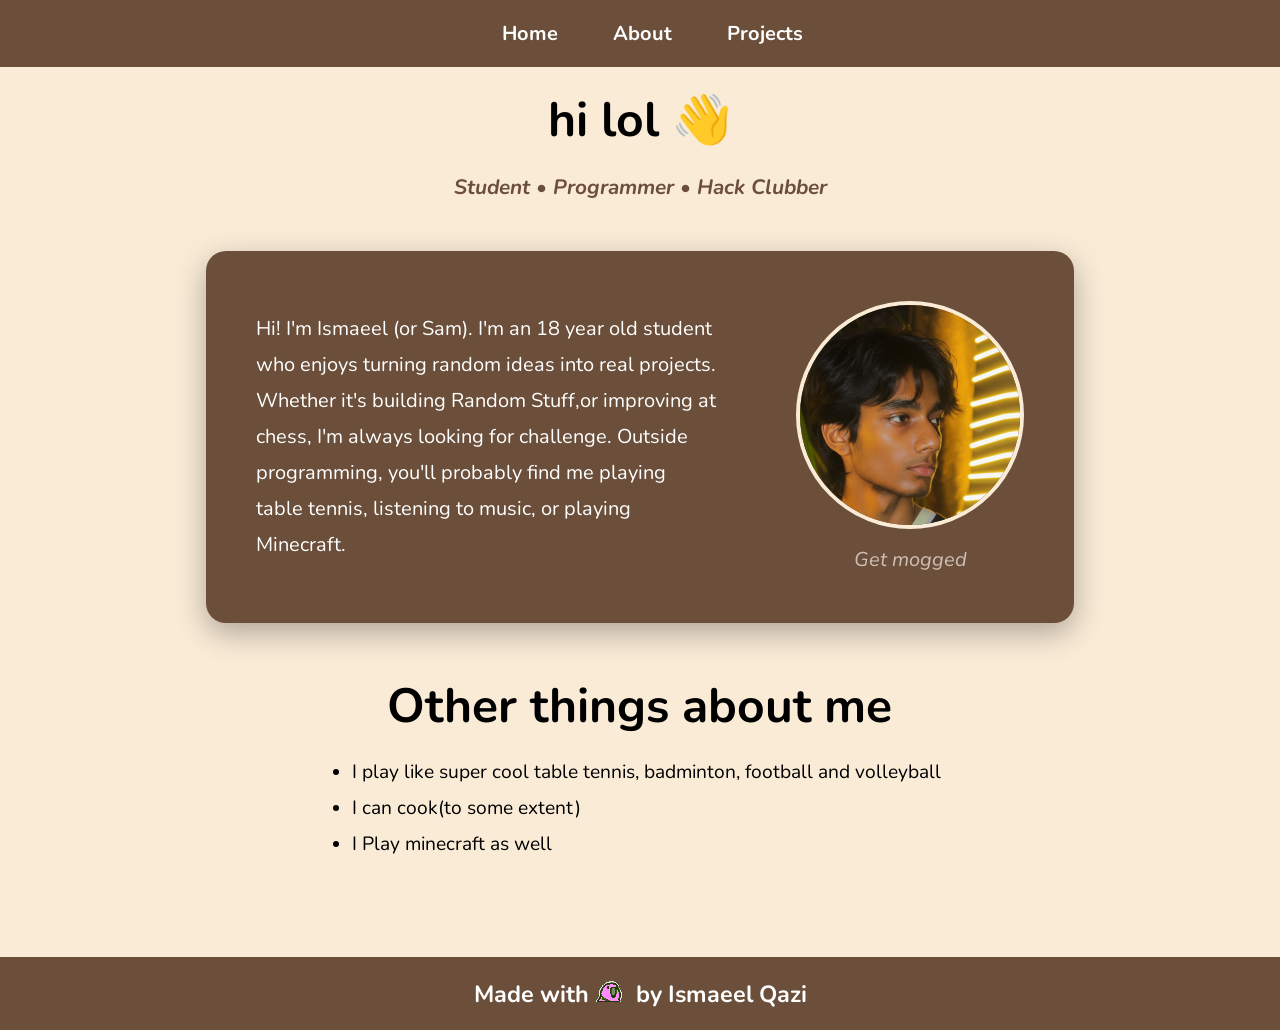
==== about.html @ 6741bad2 "newer text" ====
<!DOCTYPE html>
<html>
    <head>
        <meta charset="UTF-8">
        <title>Ismaeel's Portfolio</title>
        <link rel="stylesheet" href="styles.css">
        <link rel="preconnect" href="https://fonts.googleapis.com">
        <link rel="preconnect" href="https://fonts.gstatic.com" crossorigin>
        <link href="https://fonts.googleapis.com/css2?family=Nunito:wght@400;700;900&display=swap" rel="stylesheet">
    </head>
    <body>
        <header>
        
        <nav>
        <a href="index.html">Home</a>
        <a href="about.html">About</a>
        <a href="projects.html">Projects</a>
        </nav>
        </header>


        <main>
            <h1> hi lol 👋  </h1>
            <h2>Student • Programmer • Hack Clubber</h2>
            <section class="ProgramminYap">

                <p>
                    Hi! I'm Ismaeel (or Sam).

                    I'm an 18 year old student who enjoys turning random ideas into real projects. Whether it's building Random Stuff,or improving at chess, I'm always looking for challenge.
                    Outside programming, you'll probably find me playing table tennis, listening to music, or playing Minecraft. 
                </p>
                <figure class="picture">
                <img src="images/im op.png" alt="picture of me " class="pfp">
                <figcaption> Get mogged </figcaption>
                </figure>
            </section>


            <section class="OtherYap">
                <h1>
                    Other things about me
                </h1>
                <ul>
                    <li>I play like super cool table tennis, badminton, football and volleyball</li>
                    <li>I can cook(to some extent)</li>
                    <li>I Play minecraft as well</li>
                    
                </ul>
            </section>
        </main>


        <footer>
            <h3> Made with <img src="images/Fast.gif" alt="fast parrot"> by Ismaeel Qazi </h3>
        </footer>

    </body>

</html>
---- styles.css ----
*{
    margin: 0 ;
    font-family: "Nunito", sans-serif;
}

body{
    background-color: antiquewhite;
    font-size:20px;
}

header {
    
    display: flex;
    justify-content: center;
    align-items: center;

    background-color: #6B4F3B;
    padding: 20px;
}

main{
    width:80%;
    margin:auto;
}

main h1{
    text-align:center;
    font-size:3rem;
    margin-top:20px;
    margin-bottom: 20px;
}

main h2{
    text-align:center;
    color:#6B4F3B;
    font-size:1.3rem;
    margin-bottom:40px;
    font-style:italic;
}

section{
    margin:70px 0;
}

.ProgramminYap{
    width:75%;
    margin:50px auto;
    background:#6B4F3B;
    color:white;

    display:flex;
    justify-content:space-between;
    align-items:center;

    padding:50px;

    border-radius:20px;

    box-shadow:0 10px 30px rgba(0,0,0,.3);
}

.ProgramminYap p{
    font-size:1.25rem;
    line-height:1.8;
    width:60%;
}

.OtherYap{
    width:70%;
    margin:auto;
}

.OtherYap ul{
    margin-left:30px;
    margin-top:15px;
}

.OtherYap li{
    font-size:1.2rem;
    margin:10px 0;
}

nav{
    display: flex;
    gap: 30px;
}

nav a {
    color: white;
    background-color: #6B4F3B;
    text-decoration: none;
    margin-left: 25px;
    font-weight: bold;
    

}

nav a:hover {
    color: #FFD166;
}

.picture {
    text-align: center;
}

.pfp {
    width:220px;
    height:220px;

    object-fit:cover;

    border-radius:50%;

    border:4px solid antiquewhite;
}

figcaption {
    margin-top: 10px;
    font-style: italic;
    color: #cfc0b5;
}

footer{
    margin-top:100px;
    padding:20px;
    background:#6B4F3B;
    color:white;
    text-align:center;
}

footer h3{
    background:none;
}
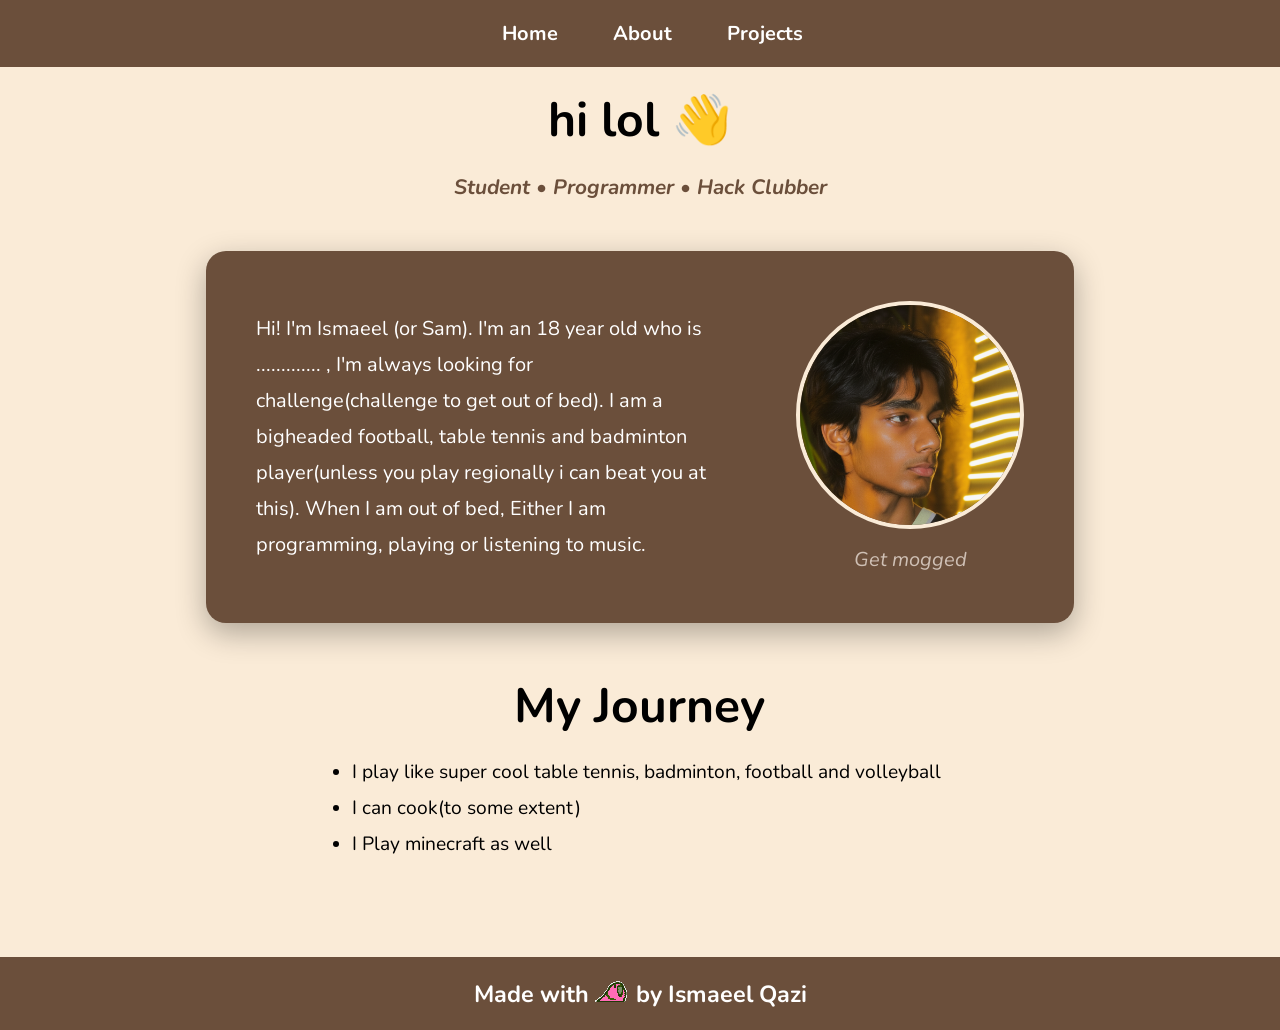
==== commit e9c201e2: "About page" ====
--- a/about.html
+++ b/about.html
@@ -27,8 +27,8 @@
                 <p>
                     Hi! I'm Ismaeel (or Sam).
 
-                    I'm an 18 year old student who enjoys turning random ideas into real projects. Whether it's building Random Stuff,or improving at chess, I'm always looking for challenge.
-                    Outside programming, you'll probably find me playing table tennis, listening to music, or playing Minecraft. 
+                    I'm an 18 year old who is ............. ,  I'm always looking for challenge(challenge to get out of bed).
+                    I am a bigheaded football, table tennis and badminton player(unless you play regionally i can beat you at this). When I am out of bed, Either I am programming, playing or listening to music.
                 </p>
                 <figure class="picture">
                 <img src="images/im op.png" alt="picture of me " class="pfp">
@@ -39,7 +39,7 @@
 
             <section class="OtherYap">
                 <h1>
-                    Other things about me
+                    My Journey
                 </h1>
                 <ul>
                     <li>I play like super cool table tennis, badminton, football and volleyball</li>
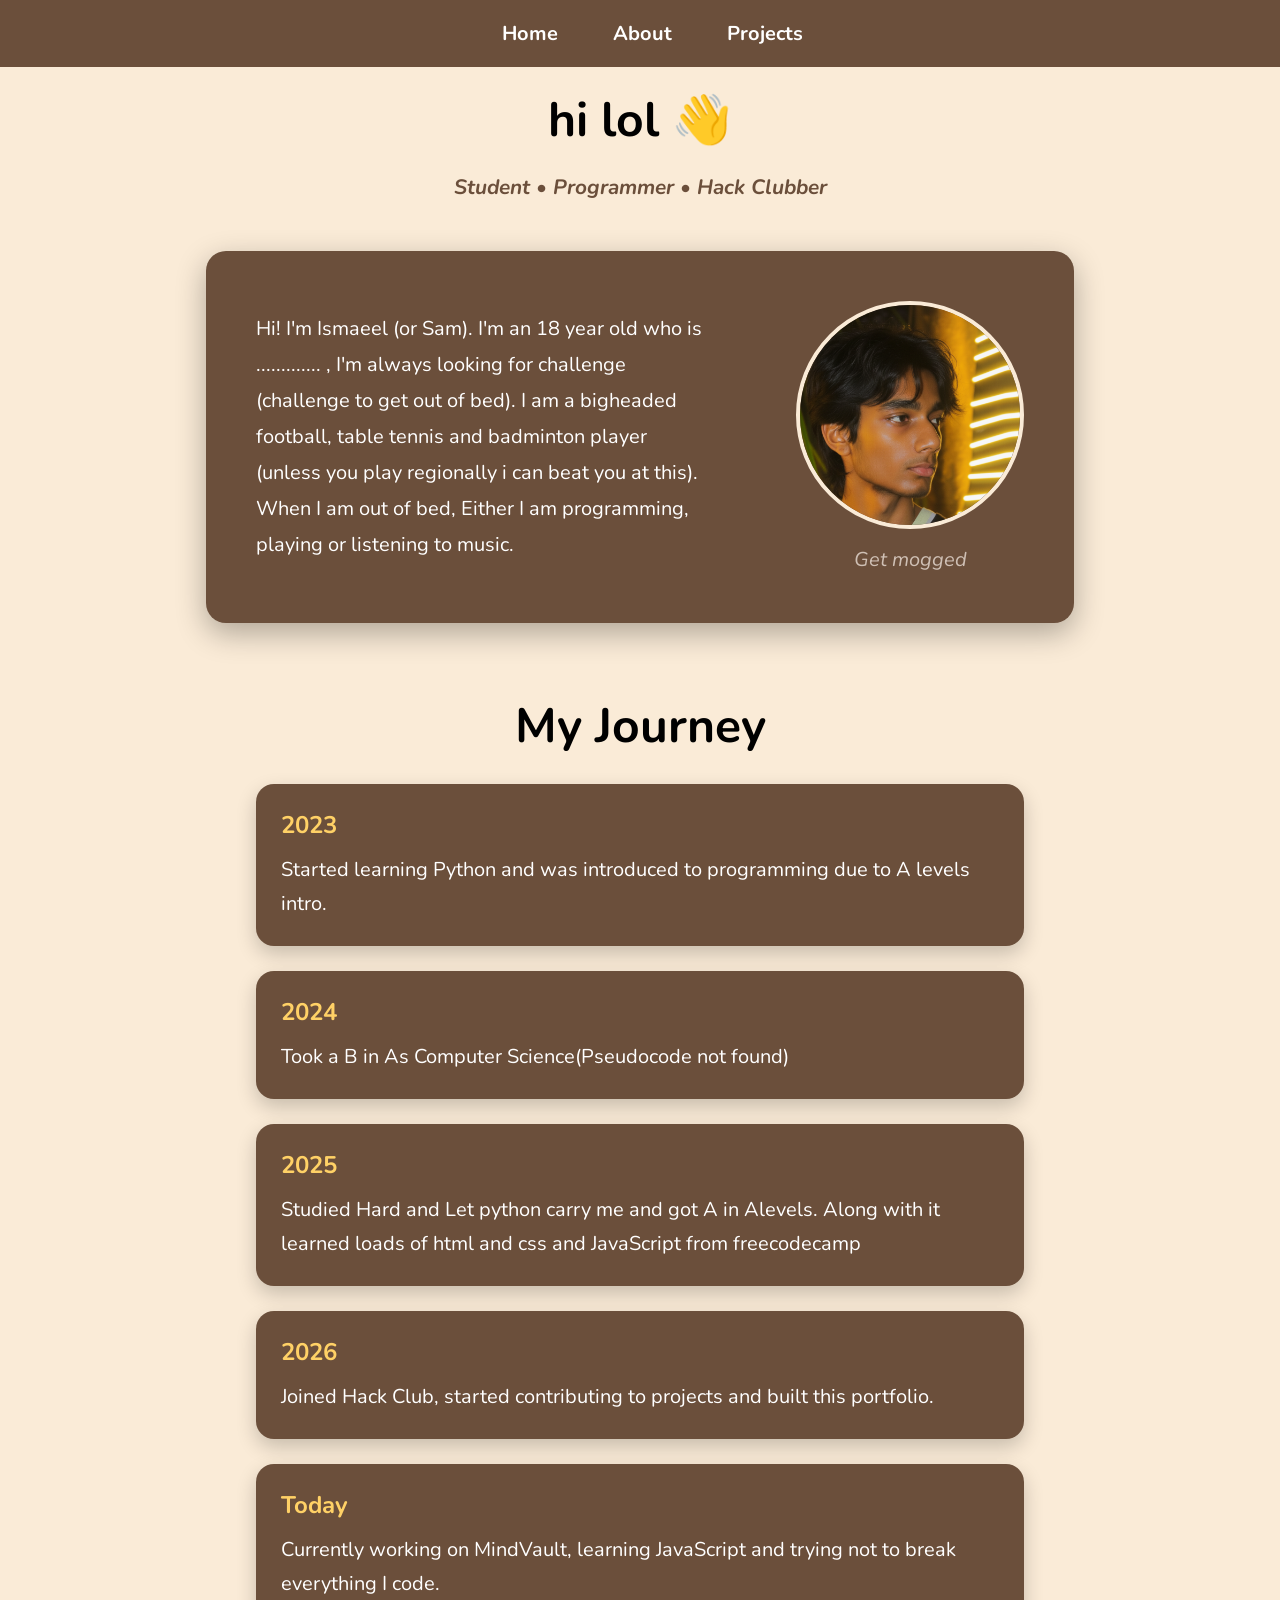
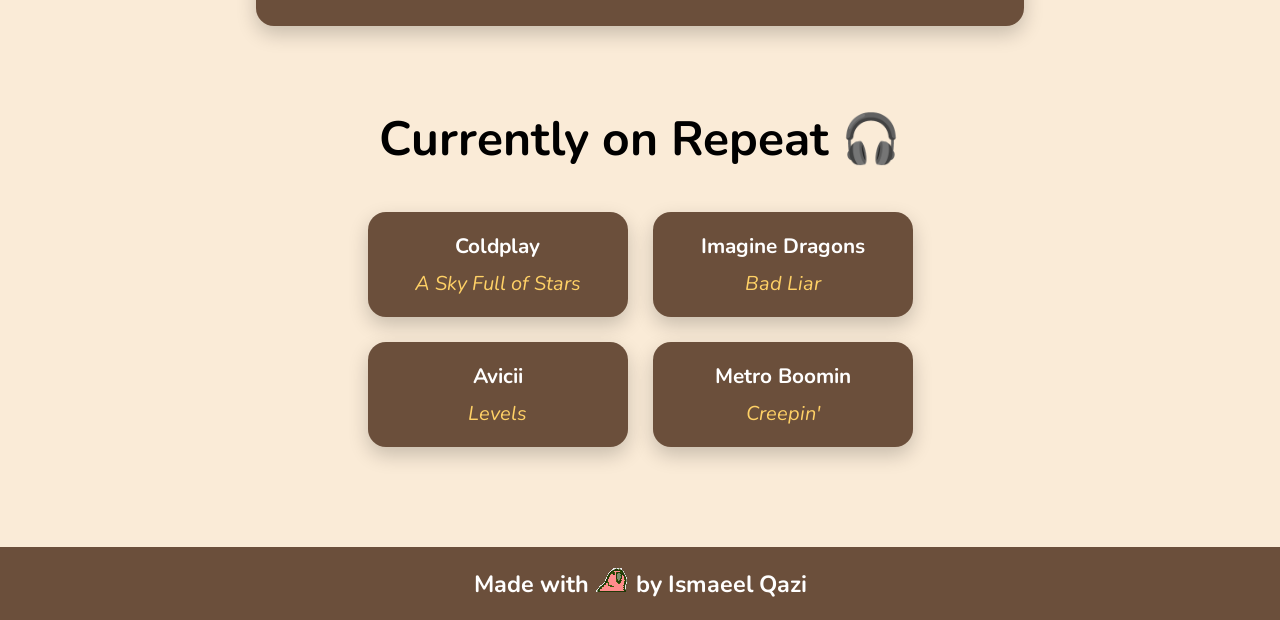
==== commit 0be39925: "about page almost completed" ====
--- a/about.html
+++ b/about.html
@@ -27,8 +27,8 @@
                 <p>
                     Hi! I'm Ismaeel (or Sam).
 
-                    I'm an 18 year old who is ............. ,  I'm always looking for challenge(challenge to get out of bed).
-                    I am a bigheaded football, table tennis and badminton player(unless you play regionally i can beat you at this). When I am out of bed, Either I am programming, playing or listening to music.
+                    I'm an 18 year old who is ............. ,  I'm always looking for challenge (challenge to get out of bed).
+                    I am a bigheaded football, table tennis and badminton player (unless you play regionally i can beat you at this). When I am out of bed, Either I am programming, playing or listening to music.
                 </p>
                 <figure class="picture">
                 <img src="images/im op.png" alt="picture of me " class="pfp">
@@ -37,16 +37,65 @@
             </section>
 
 
-            <section class="OtherYap">
-                <h1>
-                    My Journey
-                </h1>
-                <ul>
-                    <li>I play like super cool table tennis, badminton, football and volleyball</li>
-                    <li>I can cook(to some extent)</li>
-                    <li>I Play minecraft as well</li>
-                    
-                </ul>
+            <section class="Journey">
+
+                <h1>My Journey</h1>
+
+                <div class="Achievement">
+                    <h3> 2023</h3>
+                    <p>Started learning Python and was introduced to programming due to A levels intro.</p>
+                </div>
+
+                <div class="Achievement">
+                    <h3> 2024</h3>
+                    <p>Took a B in As Computer Science(Pseudocode not found)</p>
+                </div>
+
+                <div class="Achievement">
+                    <h3> 2025</h3>
+                    <p>Studied Hard and Let python carry me and got A in Alevels. Along with it learned loads of html and css and JavaScript from freecodecamp </p>
+                </div>
+
+                <div class="Achievement">
+                    <h3>2026</h3>
+                    <p>Joined Hack Club, started contributing to projects and built this portfolio.</p>
+                </div>
+
+                <div class="Achievement">
+                    <h3>Today</h3>
+                    <p>Currently working on MindVault, learning JavaScript and trying not to break everything I code.</p>
+                </div>
+
+            </section>
+
+            <section class="PeakMusic">
+
+                <h1>Currently on Repeat 🎧</h1>
+
+                <div class="grid">
+
+                    <div class="Peak">
+                        <h3>Coldplay</h3>
+                        <p>A Sky Full of Stars</p>
+                    </div>
+
+                    <div class="Peak">
+                        <h3>Imagine Dragons</h3>
+                        <p>Bad Liar</p>
+                    </div>
+
+                    <div class="Peak">
+                        <h3>Avicii</h3>
+                        <p>Levels</p>
+                    </div>
+
+                    <div class="Peak">
+                        <h3>Metro Boomin</h3>
+                        <p>Creepin'</p>
+                    </div>
+
+                </div>
+
             </section>
         </main>
 
--- a/styles.css
+++ b/styles.css
@@ -130,4 +130,83 @@
 
 footer h3{
     background:none;
+}
+
+
+.Journey{
+    width:75%;
+    margin:70px auto;
+}
+
+.Achievement{
+    background:#6B4F3B;
+    color:white;
+
+    padding:25px;
+    margin:25px 0;
+
+    border-radius:18px;
+
+    box-shadow:0 8px 20px rgba(0,0,0,.2);
+
+    transition:0.25s ease;
+}
+
+.Achievement:hover{
+    transform:translateY(-5px);
+}
+
+.Achievement h3{
+    color:#FFD166;
+    margin-bottom:12px;
+    font-size:1.5rem;
+}
+
+.Achievement p{
+    line-height:1.7;
+}
+
+.PeakMusic{
+    width:75%;
+    margin:80px auto;
+}
+
+.grid{
+    display:flex;
+    justify-content:center;
+    flex-wrap:wrap;
+    gap:25px;
+
+    margin-top:40px;
+}
+
+.Peak{
+    width:220px;
+
+    background:#6B4F3B;
+    color:white;
+
+    padding:20px;
+
+    border-radius:18px;
+
+    text-align:center;
+
+    box-shadow:0 8px 20px rgba(0,0,0,.2);
+
+    transition:0.25s ease;
+}
+
+.Peak:hover{
+    transform:translateY(-8px);
+}
+
+.Peak h3{
+    margin-bottom:10px;
+    font-size:1.3rem;
+}
+
+.Peak p{
+    color:#FFD166;
+    font-style:italic;
 }
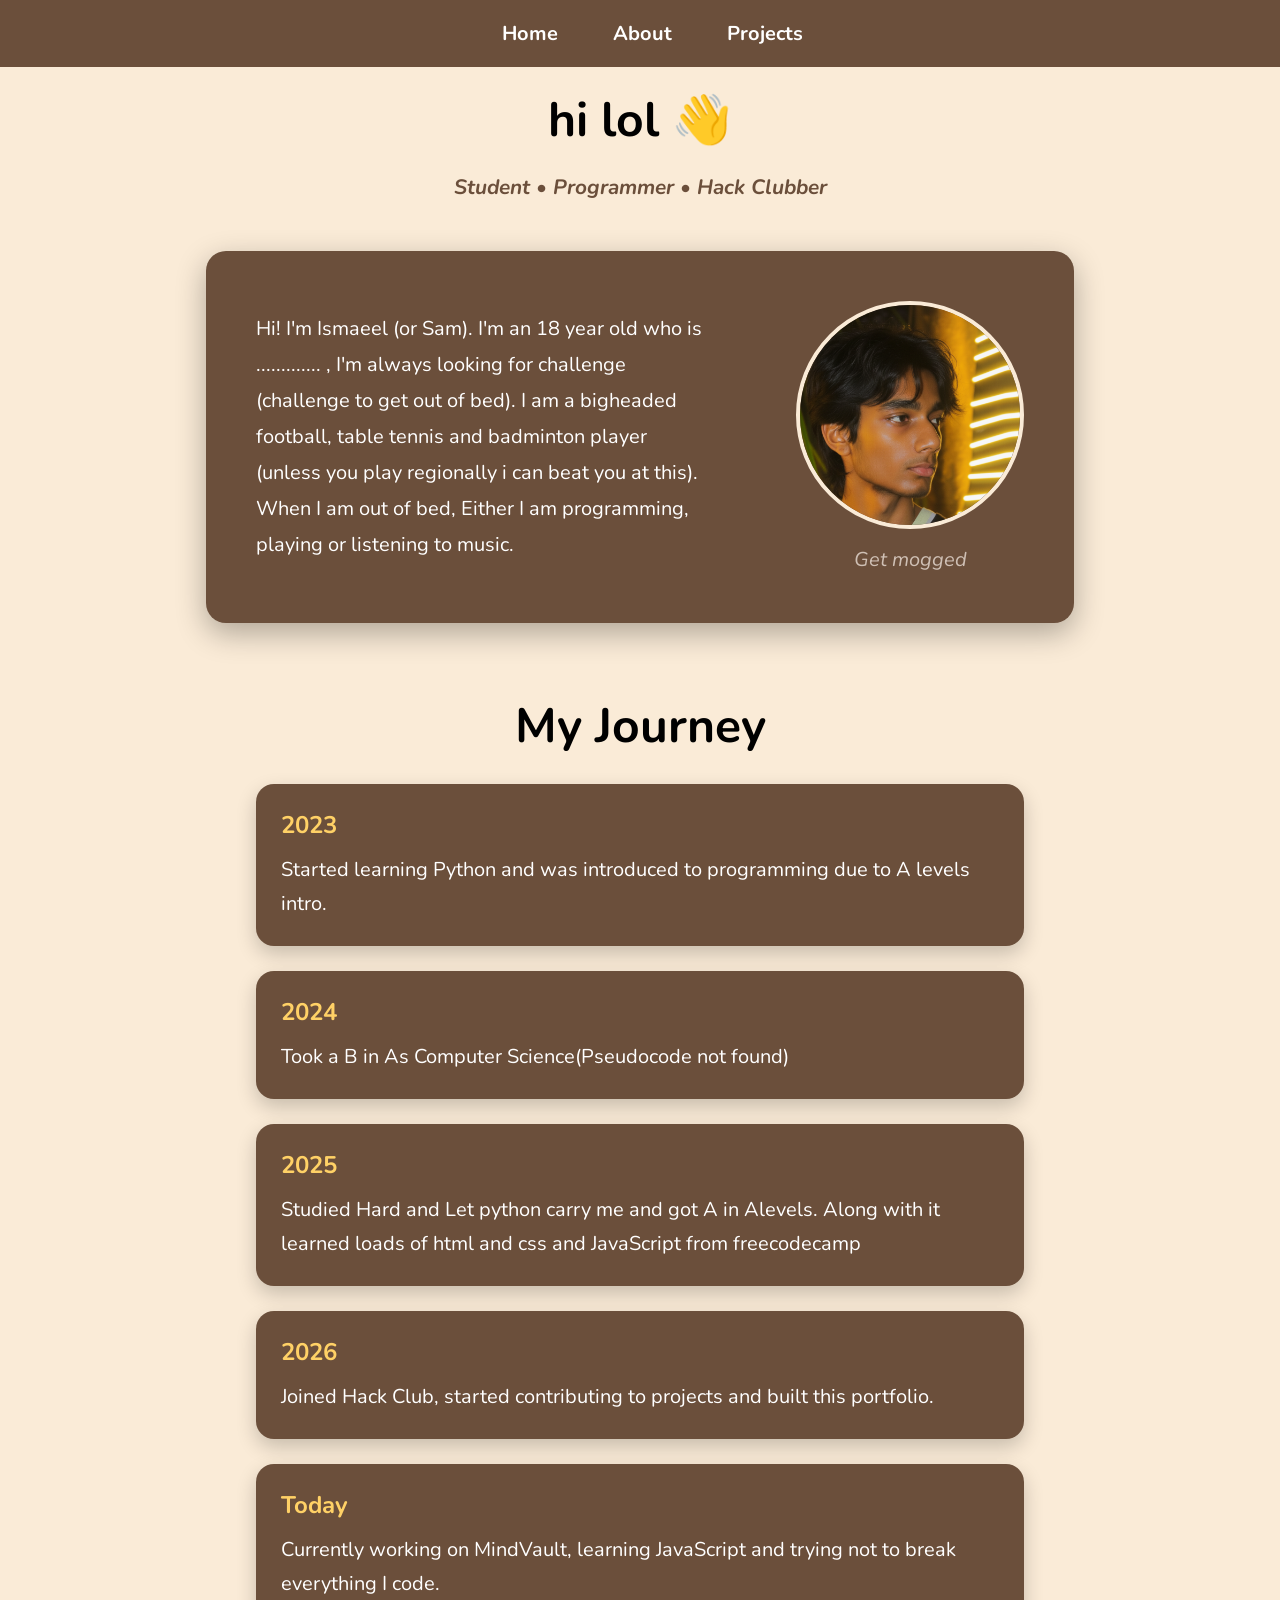
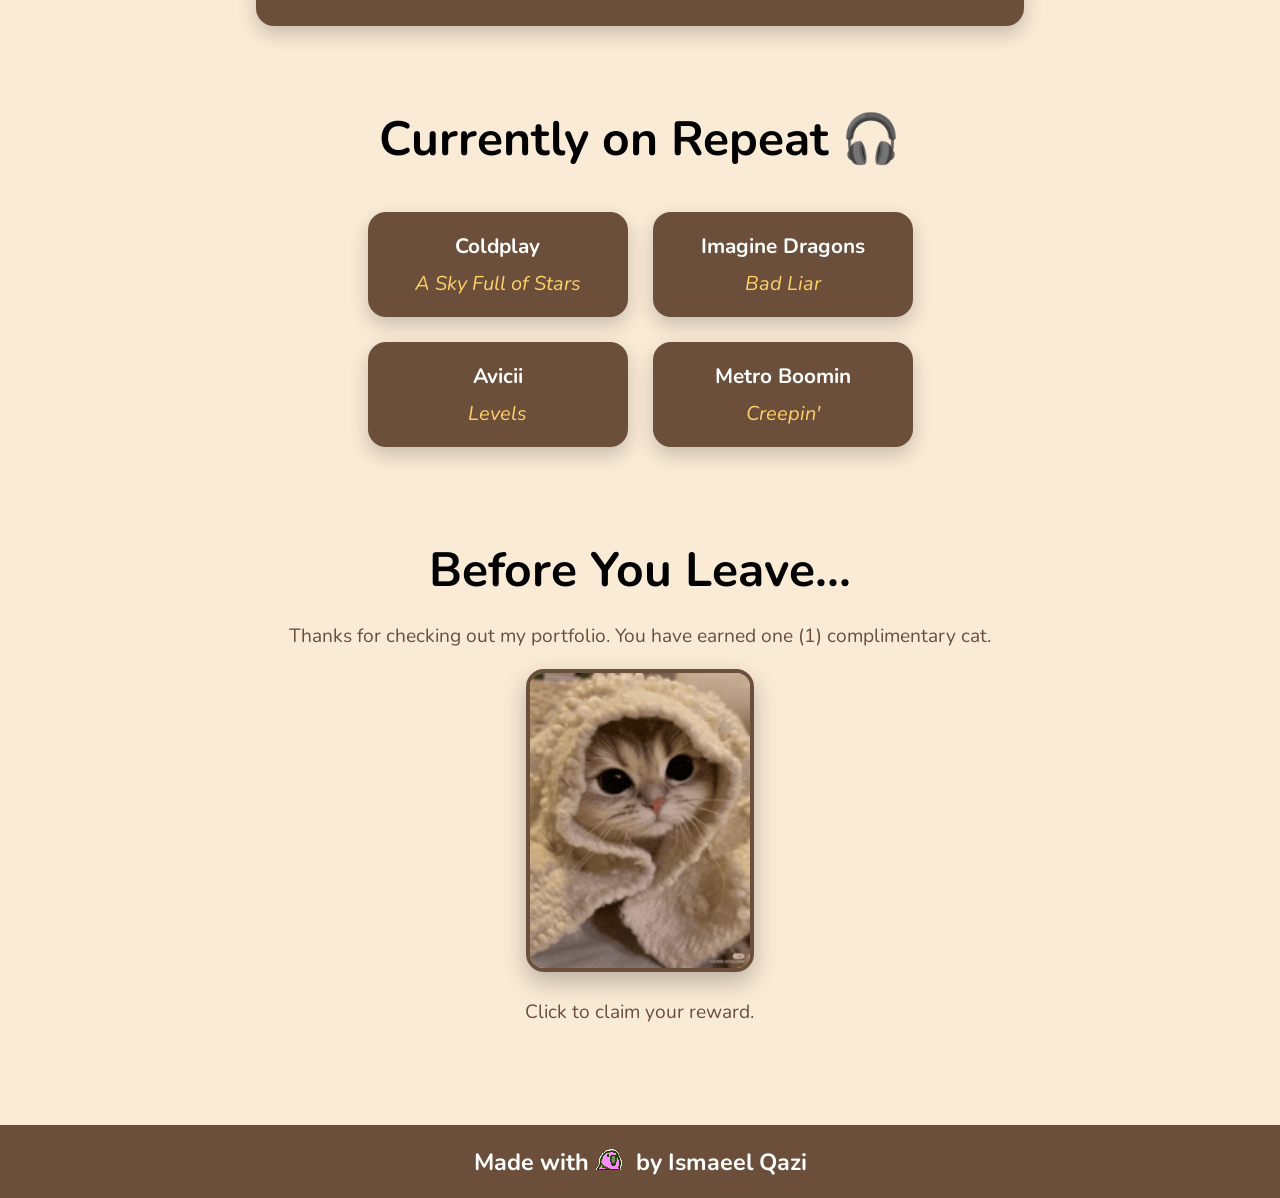
==== commit 265646aa: "rick mentioned" ====
--- a/about.html
+++ b/about.html
@@ -97,6 +97,21 @@
                 </div>
 
             </section>
+            <section class="Rick">
+
+                <h1>Before You Leave...</h1>
+
+                <p>
+                    Thanks for checking out my portfolio.
+                    You have earned one (1) complimentary cat.
+                </p>
+
+                <a href="https://www.youtube.com/watch?v=dQw4w9WgXcQ" target="_blank" title="Free cat :)">
+                <img src="images/cat.gif" alt="Cute Cat" class="cat">
+                </a>
+                <p> Click to claim your reward.</p>
+
+            </section>
         </main>
 
 
--- a/styles.css
+++ b/styles.css
@@ -209,4 +209,41 @@
 .Peak p{
     color:#FFD166;
     font-style:italic;
+}
+
+.Rick{
+    width:70%;
+    margin:90px auto;
+
+    text-align:center;
+}
+
+.Rick p{
+    font-size:1.2rem;
+    margin:20px 0;
+    color:#6B4F3B;
+}
+
+.cat{
+    width:220px;
+    height:auto;
+
+    border-radius:18px;
+
+    border:4px solid #6B4F3B;
+
+    box-shadow:0 10px 25px rgba(0,0,0,.25);
+
+    transition:0.3s ease;
+
+    cursor:pointer;
+}
+
+.cat:hover{
+    transform:scale(1.08) rotate(3deg);
+    box-shadow:0 15px 35px rgba(0,0,0,.35);
+}
+
+.Rick a{
+    text-decoration:none;
 }
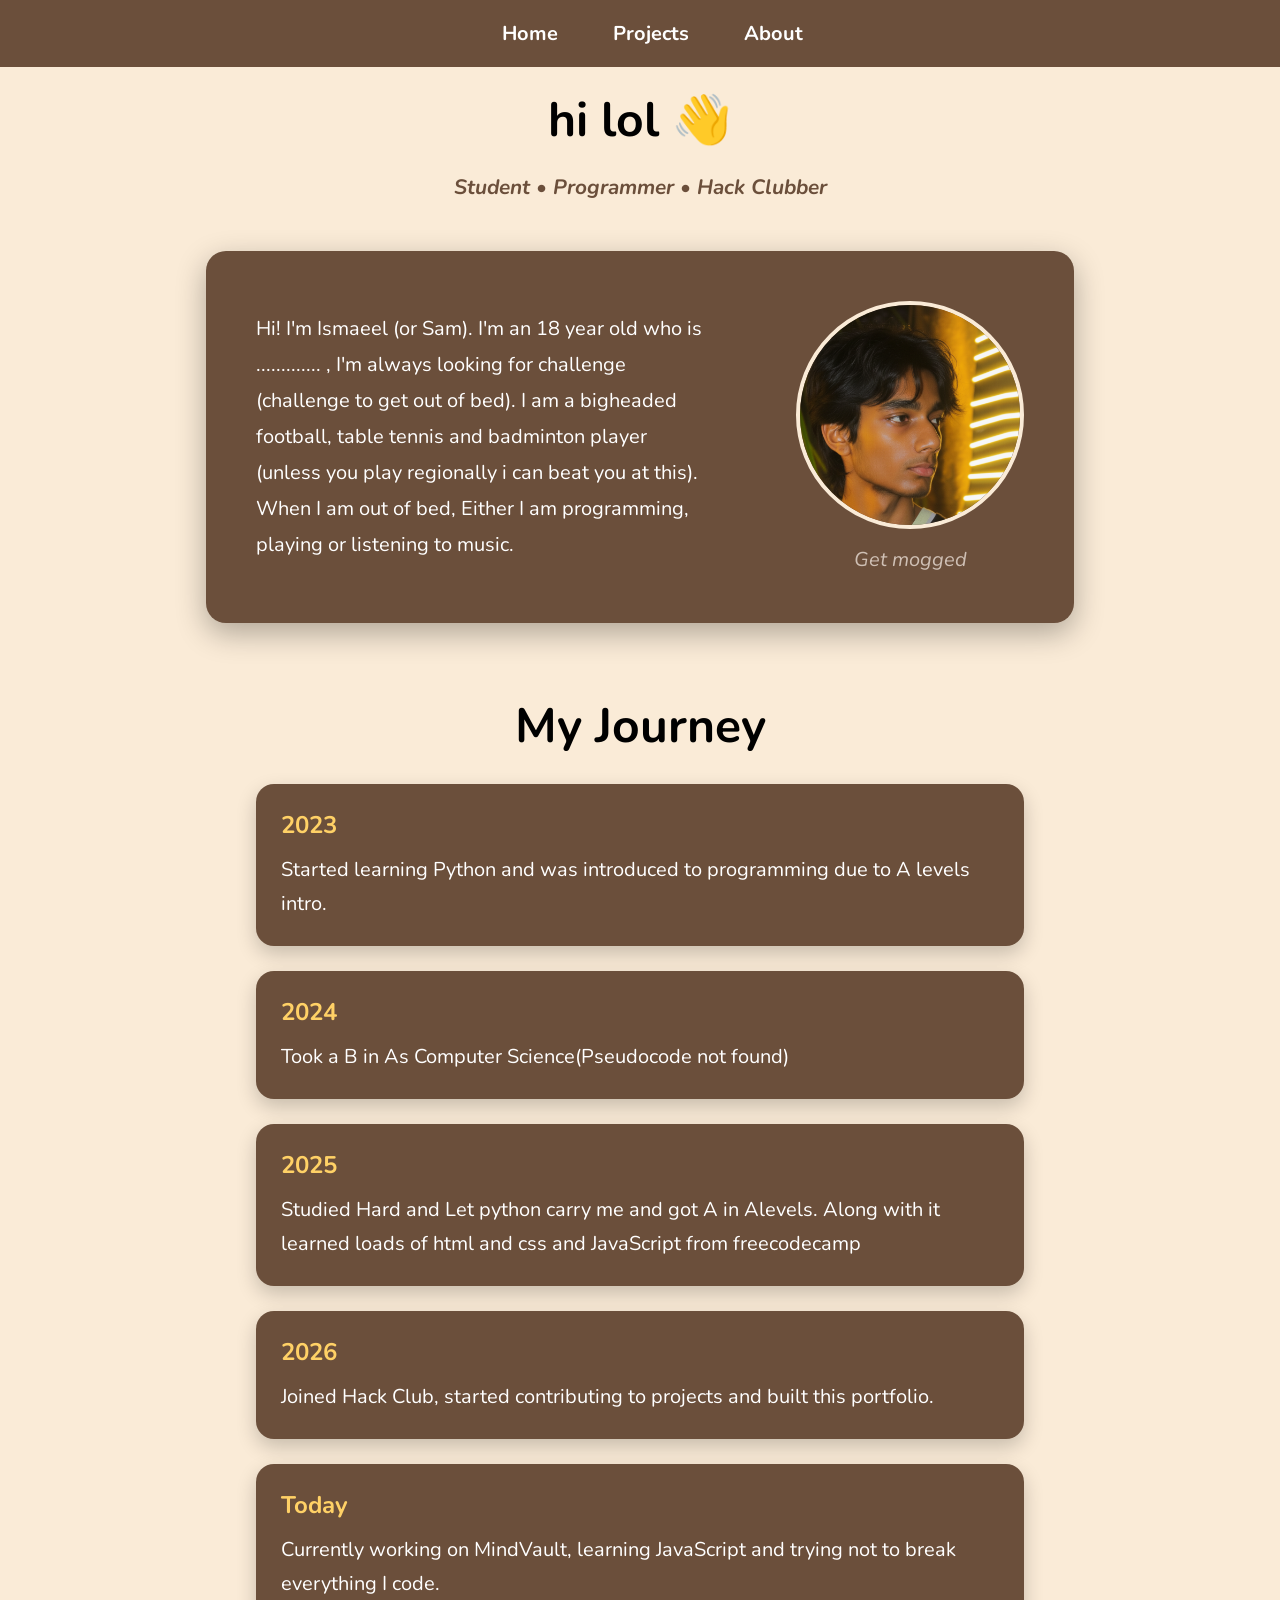
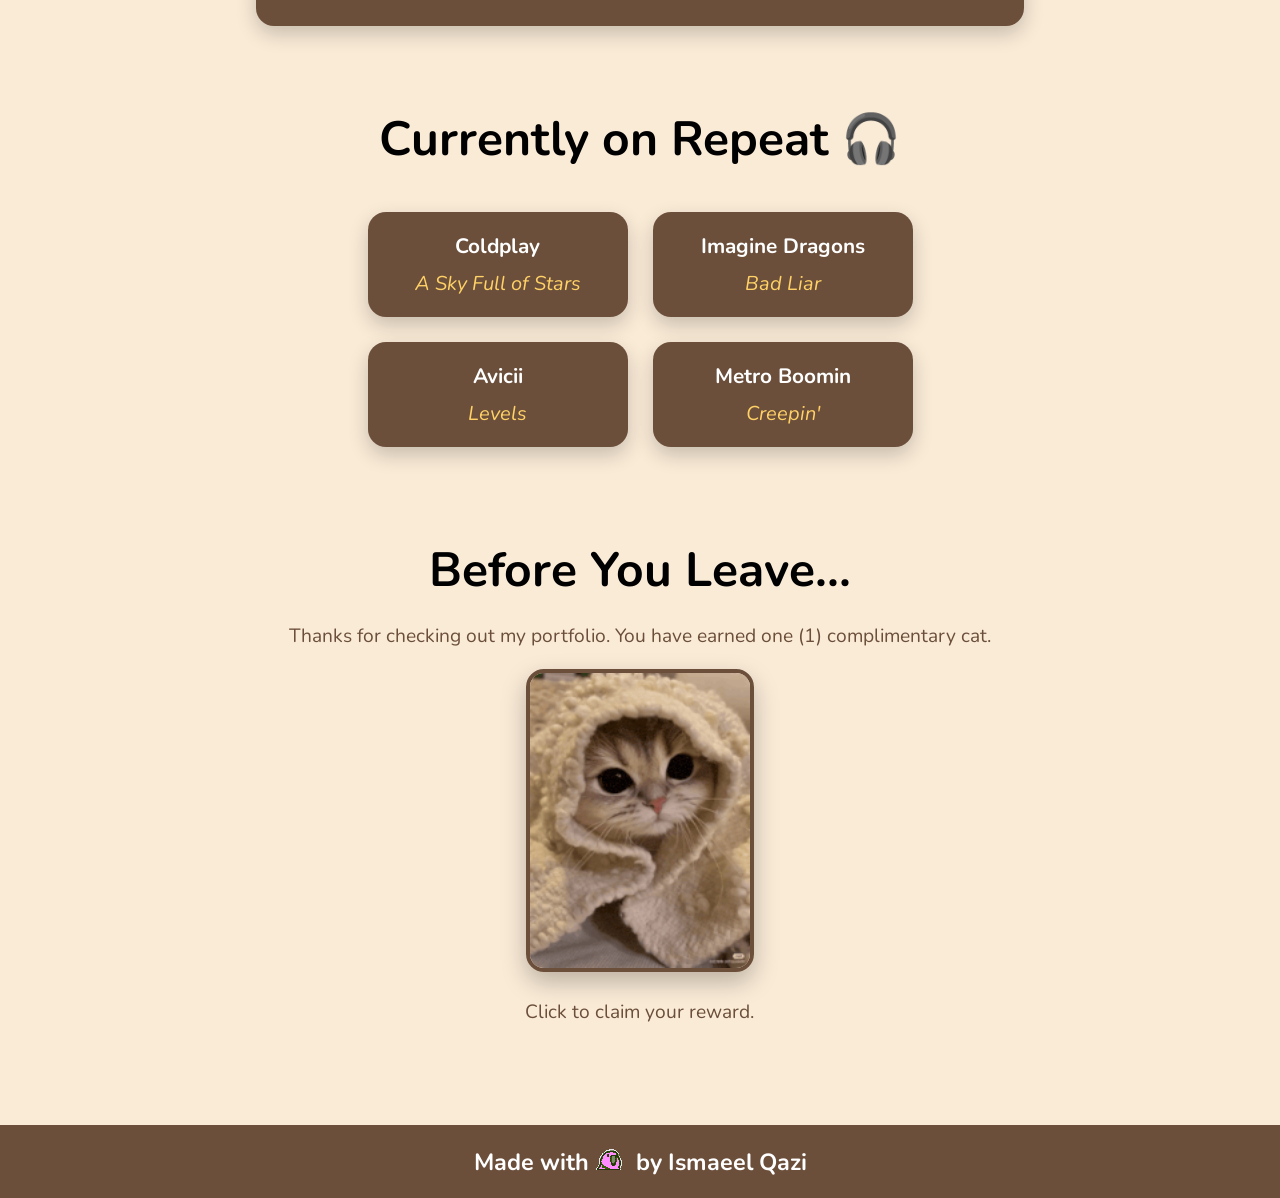
==== commit 0ffa49e6: "ordered" ====
--- a/about.html
+++ b/about.html
@@ -13,8 +13,8 @@
         
         <nav>
         <a href="index.html">Home</a>
+        <a href="projects.html">Projects</a>
         <a href="about.html">About</a>
-        <a href="projects.html">Projects</a>
         </nav>
         </header>
 
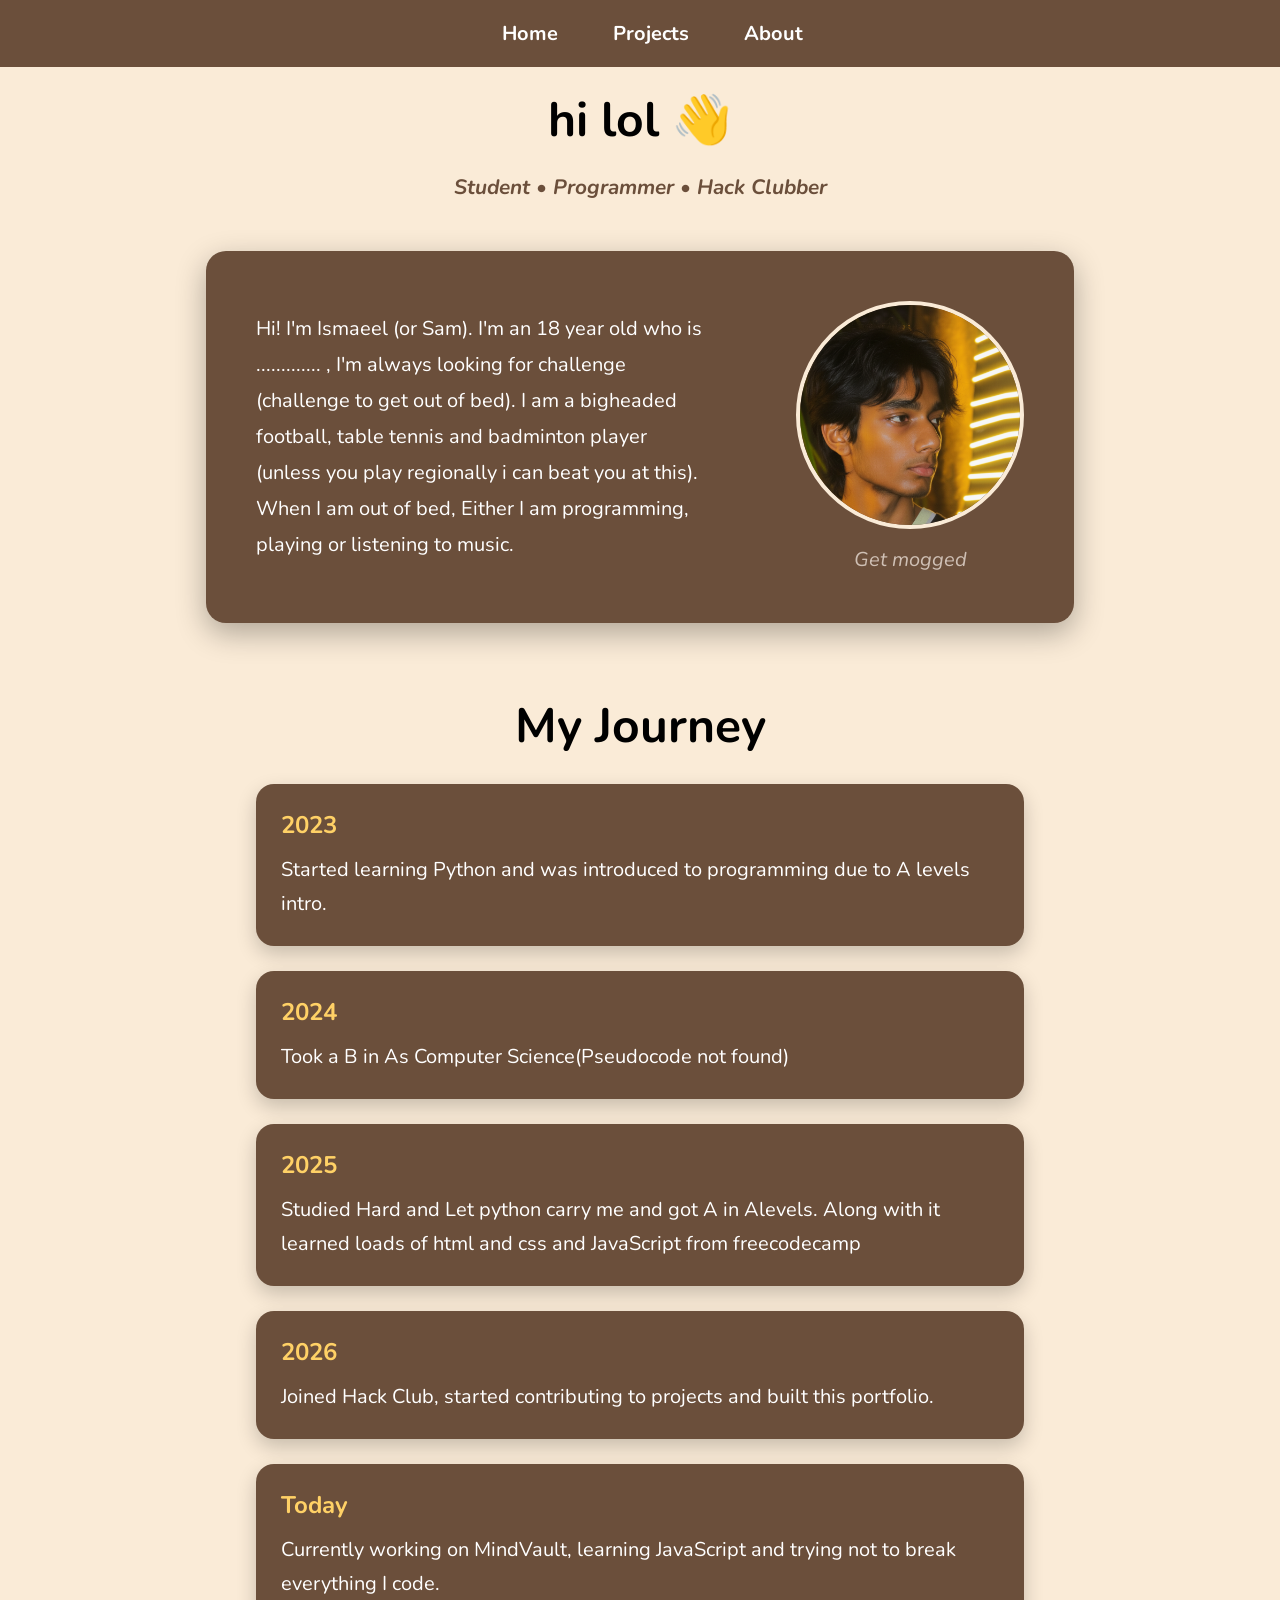
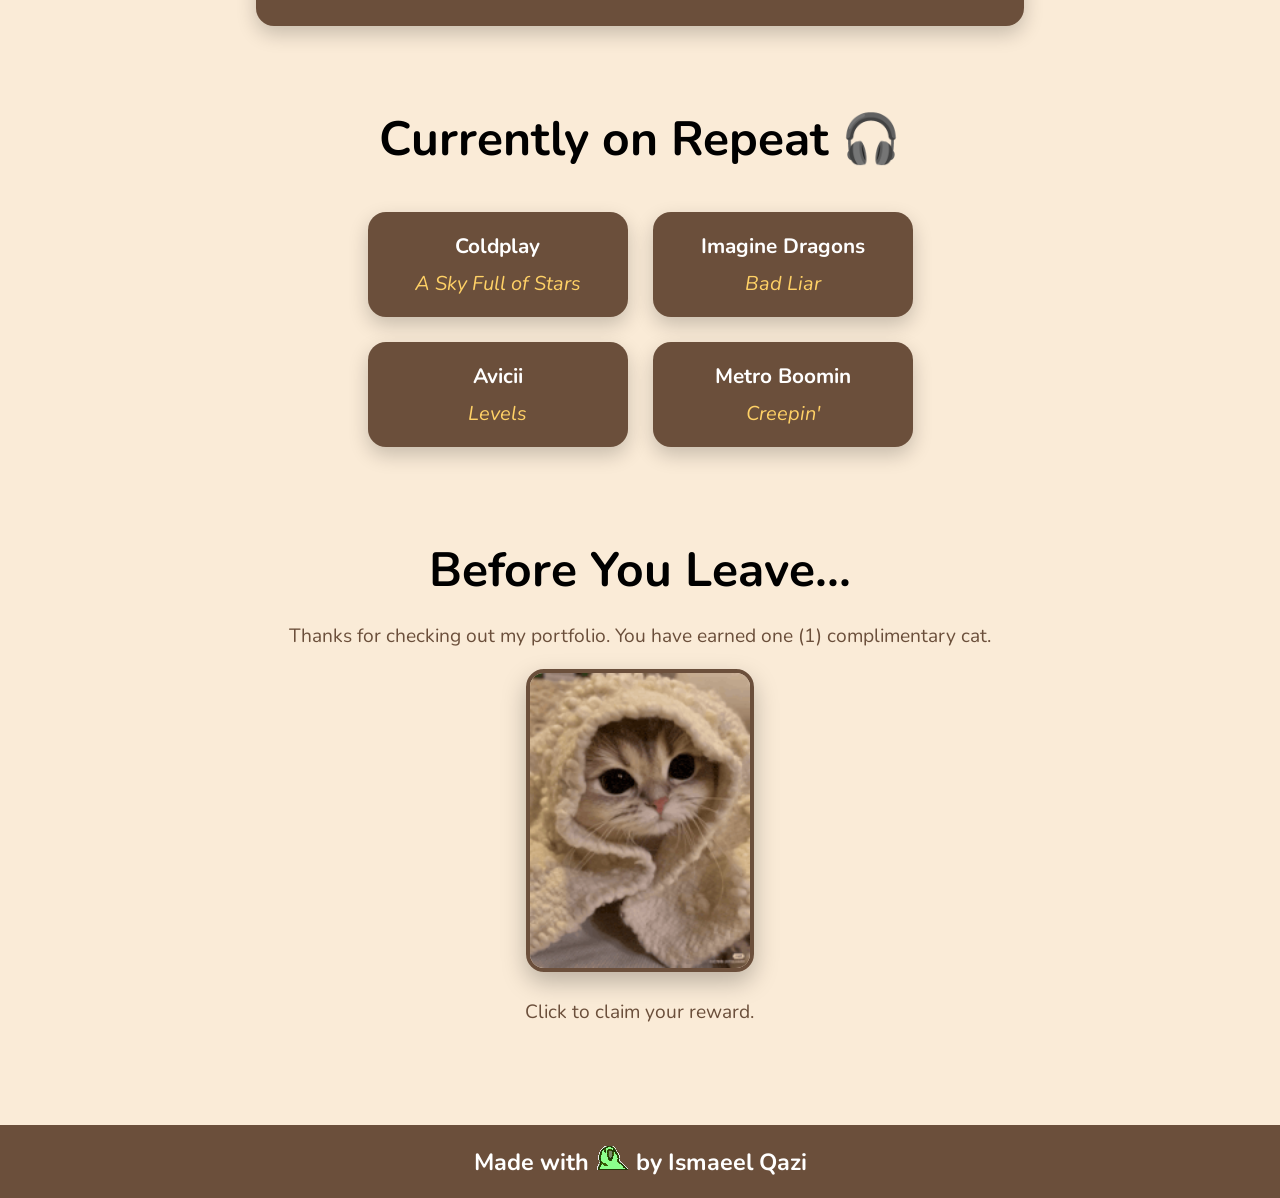
==== commit 4b2f40f2: "parrot" ====
--- a/about.html
+++ b/about.html
@@ -10,7 +10,7 @@
     </head>
     <body>
         <header>
-        
+        <link rel="icon"  href="images/Fast.gif">
         <nav>
         <a href="index.html">Home</a>
         <a href="projects.html">Projects</a>
--- a/styles.css
+++ b/styles.css
@@ -246,4 +246,81 @@
 
 .Rick a{
     text-decoration:none;
+}
+
+
+.ProjectBox{
+
+    width:75%;
+    margin:60px auto;
+
+    background:#6B4F3B;
+    color:white;
+
+    display:flex;
+    align-items:center;
+
+    gap:40px;
+
+    padding:35px;
+
+    border-radius:20px;
+
+    box-shadow:0 10px 30px rgba(0,0,0,.3);
+    transition:0.3s ease;
+}
+
+.ProjectBox:hover{
+    transform:translateY(-6px);
+    box-shadow:0 18px 40px rgba(0,0,0,.35);
+}
+
+.ProjectImage{
+    width:350px;
+    height:220px;
+
+    object-fit:cover;
+
+    border-radius:18px;
+
+    border:4px solid antiquewhite;
+
+    box-shadow:
+        0 8px 20px rgba(0,0,0,.25),
+        0 0 0 3px #8B6A4E;
+
+    transition:0.3s ease;
+}
+
+.ProjectImage:hover{
+    transform:scale(1.03);
+}
+
+.ProjectInfo{
+    flex:1;
+}
+
+.ProjectInfo h2{
+    color:#FFD166;
+    margin-bottom:15px;
+}
+
+.ProjectInfo p{
+    line-height:1.7;
+    margin-bottom:20px;
+}
+
+.ProjectInfo a{
+
+    display:inline-block;
+
+    text-decoration:none;
+
+    color:#FFD166;
+
+    font-weight:bold;
+}
+
+.ProjectInfo a:hover{
+    text-decoration:underline;
 }
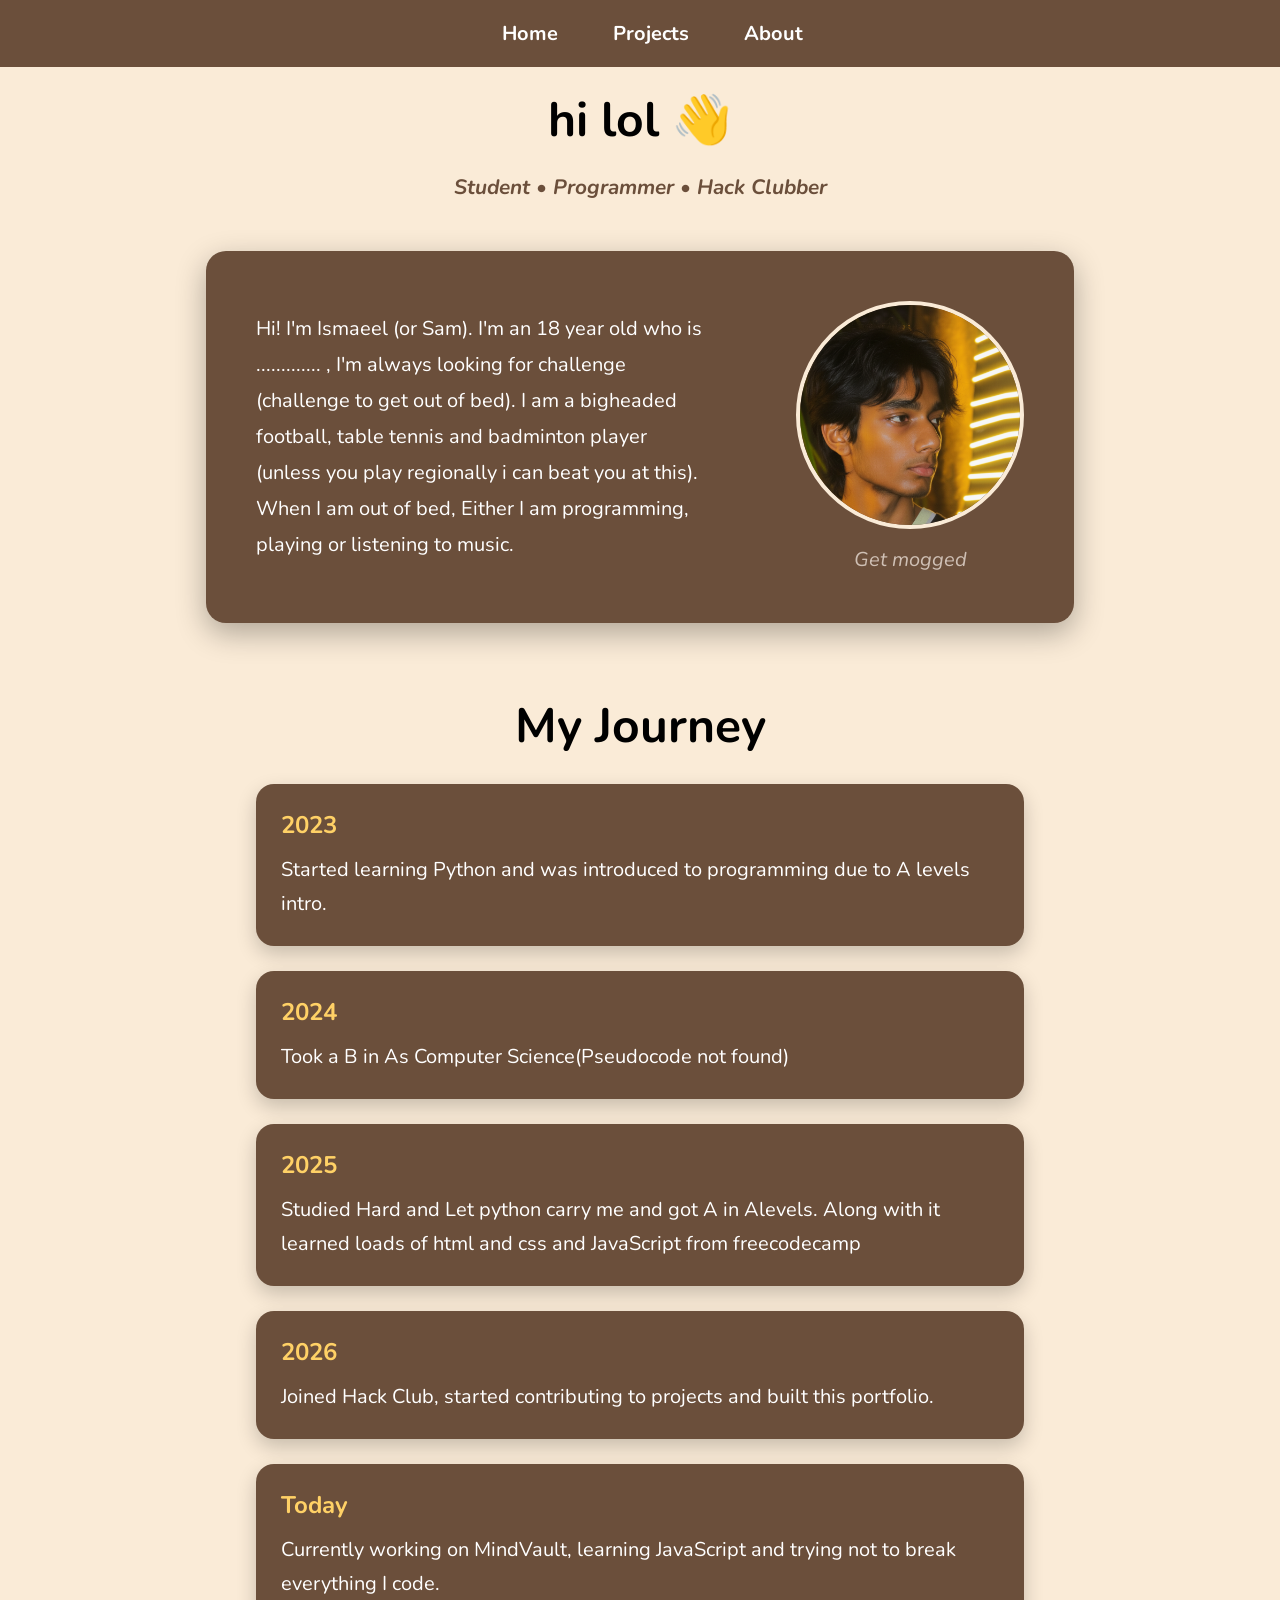
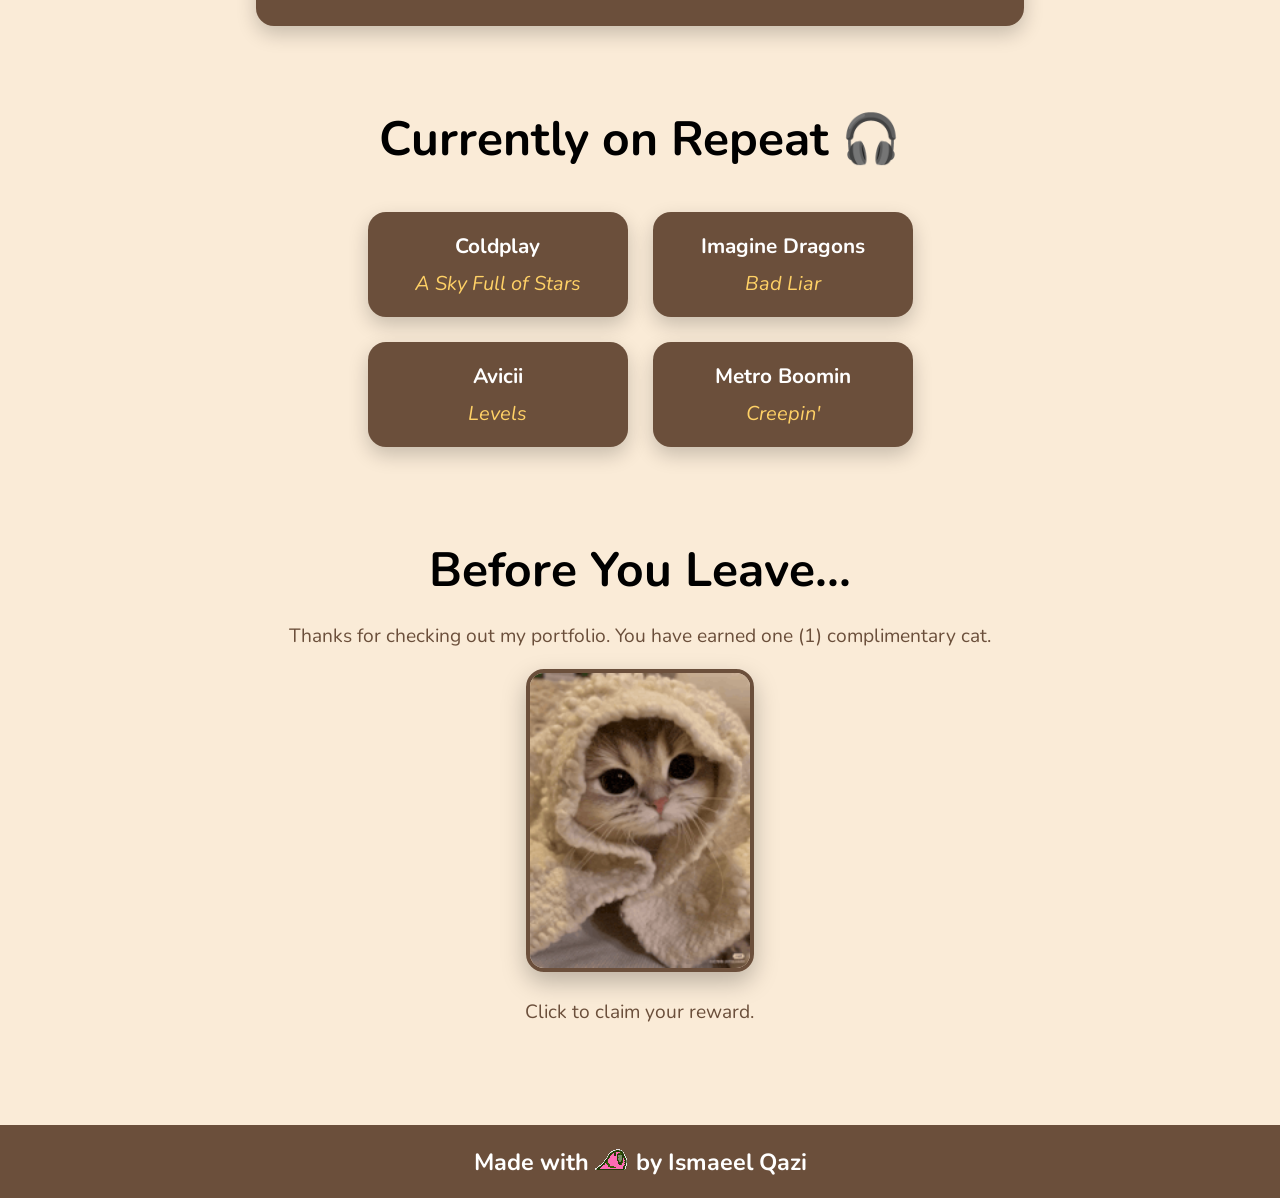
==== commit f978aa8c: "favicon added" ====
--- a/about.html
+++ b/about.html
@@ -10,7 +10,7 @@
     </head>
     <body>
         <header>
-        <link rel="icon"  href="images/Fast.gif">
+        <link rel="icon" type="image/png"  href="images/favicon.png">
         <nav>
         <a href="index.html">Home</a>
         <a href="projects.html">Projects</a>
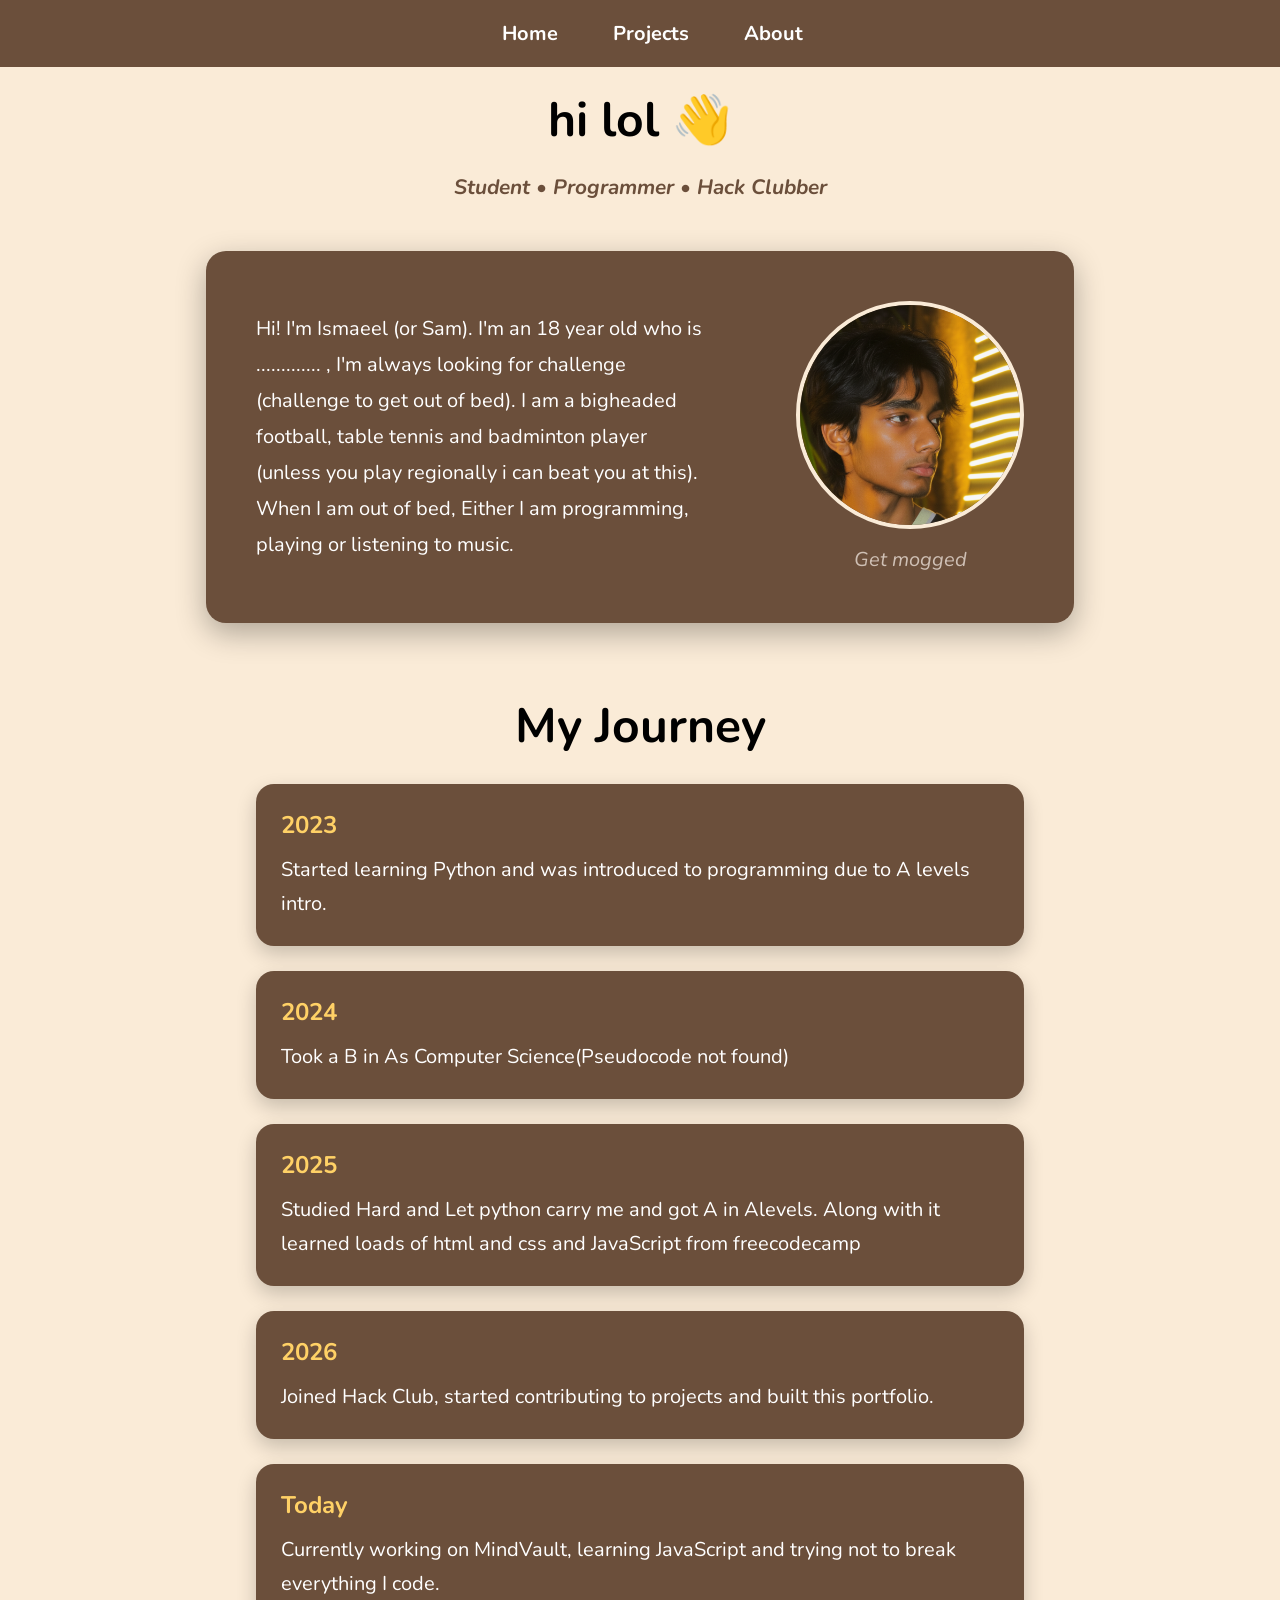
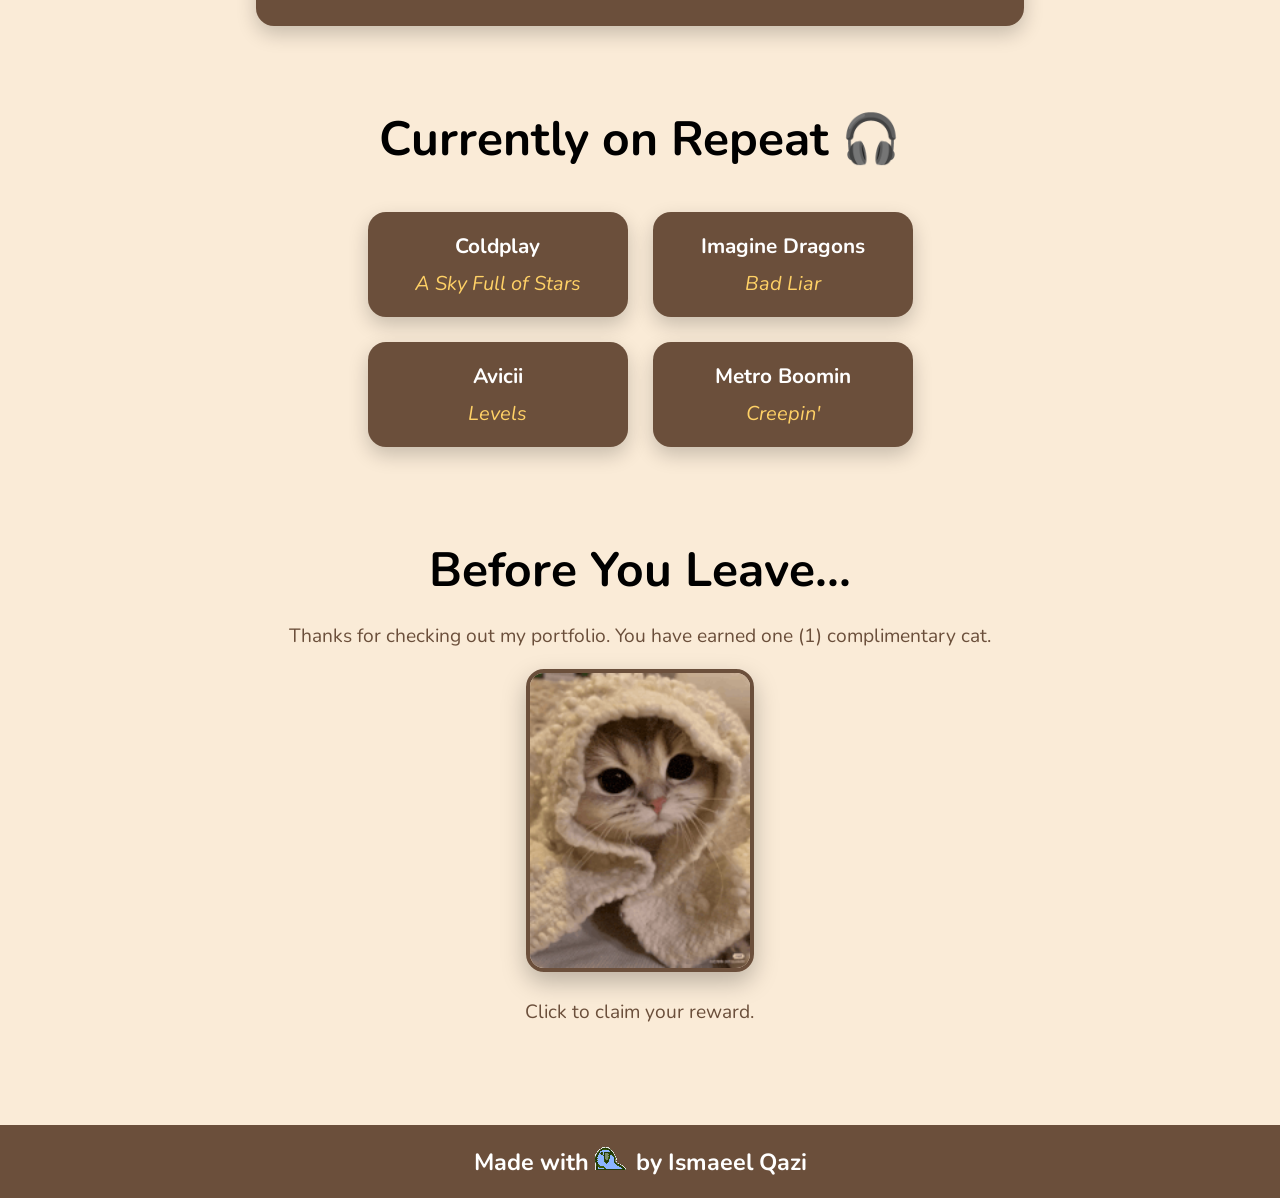
==== commit c7551aa7: "confused header and head" ====
--- a/about.html
+++ b/about.html
@@ -7,10 +7,10 @@
         <link rel="preconnect" href="https://fonts.googleapis.com">
         <link rel="preconnect" href="https://fonts.gstatic.com" crossorigin>
         <link href="https://fonts.googleapis.com/css2?family=Nunito:wght@400;700;900&display=swap" rel="stylesheet">
+        <link rel="icon" type="image/png"  href="images/favicon.png">
     </head>
     <body>
         <header>
-        <link rel="icon" type="image/png"  href="images/favicon.png">
         <nav>
         <a href="index.html">Home</a>
         <a href="projects.html">Projects</a>
